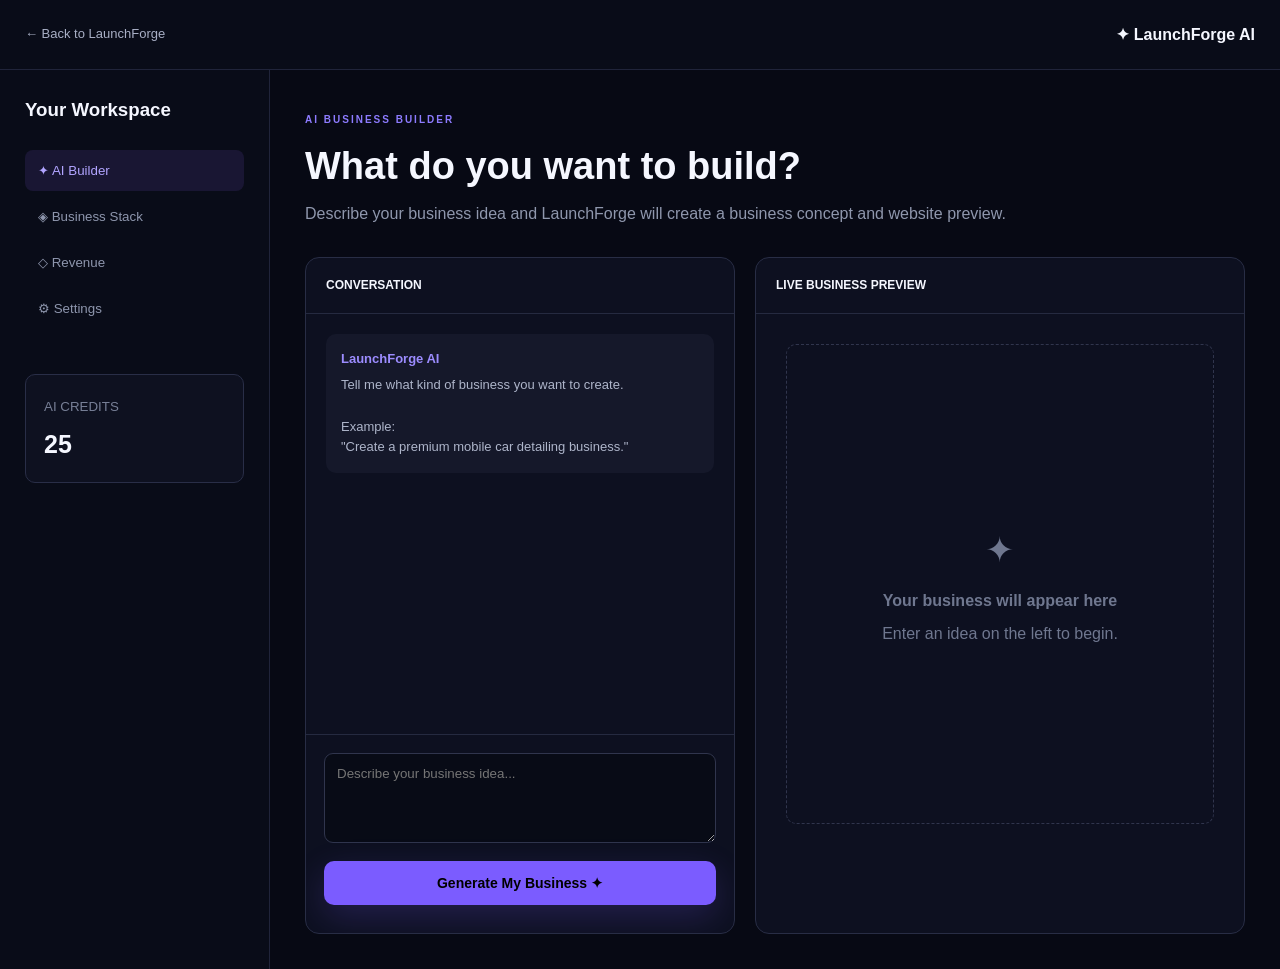
==== builder.html @ 837821fd "Add builder.html for LaunchForge AI Builder This HTML file serves as the main structure for the Laun" ====
<!DOCTYPE html>
<html lang="en">
<head>
<meta charset="UTF-8">
<meta name="viewport" content="width=device-width, initial-scale=1.0">

<title>LaunchForge AI Builder</title>

<link rel="stylesheet" href="style.css">

<style>

.builder-page {
  min-height: 100vh;
  background: #070914;
}

.builder-top {
  height: 70px;
  border-bottom: 1px solid #20243a;
  display: flex;
  align-items: center;
  justify-content: space-between;
  padding: 0 25px;
  background: #090c18;
}

.back-link {
  color: #a8afc5;
  font-size: 13px;
}

.builder-title {
  font-weight: 800;
}

.builder-layout {
  display: grid;
  grid-template-columns: 270px 1fr;
  min-height: calc(100vh - 70px);
}

.builder-sidebar {
  border-right: 1px solid #20243a;
  background: #090c18;
  padding: 25px;
}

.builder-sidebar h3 {
  margin-bottom: 25px;
}

.side-button {
  width: 100%;
  border: 0;
  background: transparent;
  color: #8e96ad;
  text-align: left;
  padding: 13px;
  border-radius: 8px;
  margin-bottom: 5px;
  cursor: pointer;
}

.side-button.active,
.side-button:hover {
  background: #191633;
  color: #b1a4ff;
}

.credits-box {
  margin-top: 40px;
  padding: 18px;
  border: 1px solid #292e47;
  border-radius: 10px;
  background: #0e1120;
}

.credits-box small {
  color: #777f96;
}

.credits-box strong {
  display: block;
  font-size: 25px;
  margin-top: 5px;
}

.builder-main {
  padding: 35px;
}

.builder-header {
  margin-bottom: 30px;
}

.builder-header small {
  color: #8d7bff;
  font-size: 10px;
  font-weight: 800;
  letter-spacing: 2px;
}

.builder-header h1 {
  font-size: 38px;
  margin: 5px 0;
}

.builder-header p {
  color: #8f97ad;
}

.builder-grid {
  display: grid;
  grid-template-columns: 430px 1fr;
  gap: 20px;
}

.builder-card {
  border: 1px solid #282d45;
  border-radius: 14px;
  background: #0d1020;
  overflow: hidden;
}

.card-header {
  padding: 18px 20px;
  border-bottom: 1px solid #252a40;
  font-size: 12px;
  font-weight: 800;
}

.chat-area {
  height: 420px;
  overflow-y: auto;
  padding: 20px;
}

.message {
  padding: 15px;
  border-radius: 10px;
  margin-bottom: 12px;
  font-size: 13px;
}

.ai-message {
  background: #15182a;
  color: #aeb5ca;
}

.user-message {
  background: #211b49;
  color: #d8d4ff;
  margin-left: 30px;
}

.message strong {
  display: block;
  margin-bottom: 5px;
  color: #9c8cff;
}

.prompt-area {
  border-top: 1px solid #252a40;
  padding: 18px;
}

.prompt-area textarea {
  width: 100%;
  min-height: 90px;
  resize: vertical;
  border: 1px solid #30354d;
  border-radius: 9px;
  background: #080b16;
  color: white;
  padding: 12px;
  font-family: inherit;
  outline: none;
}

.prompt-area textarea:focus {
  border-color: #7b5cff;
}

.generate-button {
  width: 100%;
  border: 0;
  margin-top: 10px;
  cursor: pointer;
}

.preview-window {
  min-height: 560px;
}

.preview-content {
  padding: 30px;
  min-height: 510px;
}

.preview-placeholder {
  height: 100%;
  min-height: 480px;
  display: flex;
  align-items: center;
  justify-content: center;
  text-align: center;
  border: 1px dashed #30354d;
  border-radius: 10px;
  color: #6f778f;
}

.generated-business {
  min-height: 480px;
  padding: 40px;
  border-radius: 10px;
  background: linear-gradient(135deg, #11162b, #090c18);
}

.generated-business small {
  color: #8d7bff;
  font-weight: 800;
  letter-spacing: 2px;
}

.generated-business h2 {
  font-size: 42px;
  margin: 10px 0;
}

.generated-business .headline {
  font-size: 21px;
  color: #c1c7d8;
  margin-bottom: 15px;
}

.generated-business p {
  color: #8e96ad;
  max-width: 600px;
}

.business-services {
  display: grid;
  grid-template-columns: repeat(3, 1fr);
  gap: 10px;
  margin: 30px 0;
}

.business-service {
  padding: 15px;
  border: 1px solid #292e47;
  border-radius: 8px;
  color: #a5acc0;
  font-size: 12px;
}

.status {
  color: #7b5cff;
  font-size: 12px;
  margin-top: 10px;
}

@media(max-width: 950px) {

  .builder-layout {
    grid-template-columns: 1fr;
  }

  .builder-sidebar {
    display: none;
  }

  .builder-grid {
    grid-template-columns: 1fr;
  }

}

@media(max-width: 600px) {

  .builder-main {
    padding: 20px;
  }

  .builder-header h1 {
    font-size: 30px;
  }

  .business-services {
    grid-template-columns: 1fr;
  }

  .generated-business {
    padding: 25px;
  }

  .generated-business h2 {
    font-size: 32px;
  }

}

</style>
</head>


<body class="builder-page">


<header class="builder-top">

  <a href="index.html" class="back-link">
    ← Back to LaunchForge
  </a>

  <div class="builder-title">
    ✦ LaunchForge AI
  </div>

</header>


<div class="builder-layout">


<aside class="builder-sidebar">

  <h3>Your Workspace</h3>

  <button class="side-button active">
    ✦ AI Builder
  </button>

  <button class="side-button">
    ◈ Business Stack
  </button>

  <button class="side-button">
    ◇ Revenue
  </button>

  <button class="side-button">
    ⚙ Settings
  </button>


  <div class="credits-box">

    <small>AI CREDITS</small>

    <strong id="credits">
      25
    </strong>

  </div>

</aside>


<main class="builder-main">


<div class="builder-header">

  <small>AI BUSINESS BUILDER</small>

  <h1>What do you want to build?</h1>

  <p>
    Describe your business idea and LaunchForge will create a
    business concept and website preview.
  </p>

</div>


<div class="builder-grid">


<div class="builder-card">


<div class="card-header">
  CONVERSATION
</div>


<div id="chat" class="chat-area">

  <div class="message ai-message">

    <strong>LaunchForge AI</strong>

    Tell me what kind of business you want to create.

    <br><br>

    Example:

    <br>

    "Create a premium mobile car detailing business."

  </div>

</div>


<div class="prompt-area">

  <textarea
    id="prompt"
    placeholder="Describe your business idea..."
  ></textarea>

  <button
    id="generate"
    class="btn btn-primary generate-button"
  >
    Generate My Business ✦
  </button>

  <div id="status" class="status"></div>

</div>


</div>


<div class="builder-card preview-window">

  <div class="card-header">
    LIVE BUSINESS PREVIEW
  </div>

  <div id="preview" class="preview-content">

    <div class="preview-placeholder">

      <div>

        <div style="font-size:35px;margin-bottom:10px;">
          ✦
        </div>

        <strong>
          Your business will appear here
        </strong>

        <p style="margin-top:7px;">
          Enter an idea on the left to begin.
        </p>

      </div>

    </div>

  </div>

</div>


</div>


</main>

</div>


<script src="builder.js"></script>

</body>
</html>
---- style.css ----
* {
  margin: 0;
  padding: 0;
  box-sizing: border-box;
}

html {
  scroll-behavior: smooth;
}

body {
  font-family: Arial, Helvetica, sans-serif;
  background: #070914;
  color: #f5f7ff;
  line-height: 1.6;
}

a {
  color: inherit;
  text-decoration: none;
}

.container {
  width: min(1160px, 92%);
  margin: auto;
}


/* NAVIGATION */

.navbar {
  position: sticky;
  top: 0;
  z-index: 100;
  background: rgba(7, 9, 20, 0.92);
  backdrop-filter: blur(18px);
  border-bottom: 1px solid #20243a;
}

.nav-inner {
  min-height: 76px;
  display: flex;
  align-items: center;
  justify-content: space-between;
  gap: 25px;
}

.logo {
  font-size: 21px;
  font-weight: 800;
  letter-spacing: -0.5px;
}

.logo span {
  color: #8b78ff;
}

.nav-links {
  display: flex;
  gap: 30px;
  color: #a8afc5;
  font-size: 14px;
}

.nav-links a:hover {
  color: white;
}

.nav-cta {
  padding: 11px 18px;
  border-radius: 9px;
  background: #7b5cff;
  font-size: 14px;
  font-weight: 700;
}


/* HERO */

.hero {
  position: relative;
  overflow: hidden;
  padding: 105px 0 90px;
  text-align: center;
}

.hero-glow {
  position: absolute;
  width: 650px;
  height: 650px;
  left: 50%;
  top: -400px;
  transform: translateX(-50%);
  background: #634bff;
  opacity: 0.15;
  filter: blur(100px);
  border-radius: 50%;
}

.hero-content {
  position: relative;
  z-index: 1;
}

.badge {
  display: inline-block;
  padding: 8px 15px;
  border: 1px solid #343956;
  border-radius: 100px;
  background: #101327;
  color: #a698ff;
  font-size: 11px;
  font-weight: 800;
  letter-spacing: 1.5px;
  margin-bottom: 25px;
}

.hero h1 {
  max-width: 900px;
  margin: auto;
  font-size: clamp(48px, 7vw, 82px);
  line-height: 1;
  letter-spacing: -4px;
}

.hero h1 span,
.revenue-copy h2 span,
.final-cta h2 span {
  background: linear-gradient(90deg, #a797ff, #5ce5ff);
  -webkit-background-clip: text;
  color: transparent;
}

.hero > .container > p {
  max-width: 700px;
  margin: 28px auto;
  color: #a9b0c5;
  font-size: 19px;
}

.hero-buttons {
  display: flex;
  justify-content: center;
  gap: 14px;
  flex-wrap: wrap;
  margin-top: 30px;
}


/* BUTTONS */

.btn {
  display: inline-flex;
  align-items: center;
  justify-content: center;
  padding: 14px 23px;
  border-radius: 10px;
  font-weight: 800;
  font-size: 14px;
  transition: 0.2s;
}

.btn:hover {
  transform: translateY(-2px);
}

.btn-primary {
  background: #7b5cff;
  box-shadow: 0 12px 35px rgba(123, 92, 255, 0.2);
}

.btn-secondary {
  border: 1px solid #343951;
  background: #101327;
}

.full {
  width: 100%;
}


/* APP PREVIEW */

.app-preview {
  max-width: 1030px;
  margin: 75px auto 0;
  background: #0d1020;
  border: 1px solid #292e47;
  border-radius: 18px;
  overflow: hidden;
  box-shadow: 0 35px 100px rgba(0, 0, 0, 0.45);
  text-align: left;
}

.browser-bar {
  height: 45px;
  border-bottom: 1px solid #24283d;
  display: flex;
  align-items: center;
  gap: 25px;
  padding: 0 17px;
}

.browser-dots {
  display: flex;
  gap: 7px;
}

.browser-dots i {
  width: 9px;
  height: 9px;
  border-radius: 50%;
  background: #444b62;
}

.browser-address {
  flex: 1;
  text-align: center;
  color: #707991;
  font-size: 12px;
}

.preview-body {
  display: grid;
  grid-template-columns: 230px 1fr;
  min-height: 440px;
}

.preview-sidebar {
  padding: 25px;
  border-right: 1px solid #24283d;
}

.preview-logo {
  font-weight: 800;
  margin-bottom: 30px;
}

.preview-menu {
  padding: 11px;
  margin-bottom: 5px;
  border-radius: 8px;
  color: #858da5;
  font-size: 13px;
}

.preview-menu.active {
  background: #191633;
  color: #b2a5ff;
}

.preview-main {
  padding: 40px;
}

.preview-label {
  color: #8e7cff;
  font-size: 11px;
  font-weight: 800;
  letter-spacing: 1.5px;
}

.preview-main h2 {
  font-size: 34px;
  margin: 8px 0 15px;
}

.preview-main > p {
  color: #8e96ad;
}

.generated-site {
  margin-top: 30px;
  padding: 30px;
  border: 1px solid #292e48;
  border-radius: 12px;
  background: linear-gradient(135deg, #12162b, #0b0e1a);
}

.generated-site small {
  color: #8d7bff;
  font-size: 10px;
  font-weight: 800;
}

.generated-site h3 {
  font-size: 30px;
  margin-top: 8px;
}

.generated-site h4 {
  color: #a1a8bd;
  font-weight: 500;
  margin: 5px 0 20px;
}

.fake-button {
  display: inline-block;
  padding: 10px 17px;
  border-radius: 8px;
  background: #7b5cff;
  font-size: 12px;
  font-weight: 700;
}


/* SECTIONS */

.section {
  padding: 100px 0;
}

.section-heading {
  max-width: 700px;
  margin: 0 auto 55px;
  text-align: center;
}

.section-tag {
  color: #8f7eff;
  font-size: 11px;
  font-weight: 800;
  letter-spacing: 2px;
}

.section-heading h2 {
  font-size: 46px;
  line-height: 1.1;
  margin: 10px 0 15px;
}

.section-heading p {
  color: #979fb5;
}


/* STEPS */

.steps {
  display: grid;
  grid-template-columns: repeat(3, 1fr);
  gap: 20px;
}

.step-card {
  padding: 30px;
  background: #0d1020;
  border: 1px solid #252a43;
  border-radius: 15px;
}

.step-number {
  color: #8f7cff;
  font-weight: 800;
  font-size: 13px;
  margin-bottom: 25px;
}

.step-card h3 {
  margin-bottom: 10px;
}

.step-card p {
  color: #8f97ad;
  font-size: 14px;
}


/* REVENUE */

.revenue-section {
  background: #090c18;
  border-top: 1px solid #181c30;
  border-bottom: 1px solid #181c30;
}

.revenue-layout {
  display: grid;
  grid-template-columns: 1fr 1fr;
  gap: 70px;
  align-items: center;
}

.revenue-copy h2 {
  font-size: 52px;
  line-height: 1.05;
  margin: 10px 0 20px;
}

.revenue-copy > p {
  color: #9ba3b8;
  margin-bottom: 25px;
  max-width: 500px;
}

.revenue-list {
  display: flex;
  flex-direction: column;
  gap: 11px;
}

.revenue-item {
  display: flex;
  gap: 17px;
  align-items: center;
  padding: 18px;
  border: 1px solid #282d45;
  border-radius: 11px;
  background: #0e1120;
}

.revenue-item > strong {
  color: #8472ff;
  font-size: 12px;
}

.revenue-item h3 {
  font-size: 14px;
}

.revenue-item p {
  color: #777f97;
  font-size: 12px;
}


/* PRICING */

.pricing-grid {
  display: grid;
  grid-template-columns: repeat(3, 1fr);
  gap: 20px;
}

.price-card {
  position: relative;
  padding: 30px;
  border: 1px solid #252a43;
  border-radius: 15px;
  background: #0d1020;
}

.price-card.featured {
  border-color: #795dff;
  box-shadow: 0 20px 60px rgba(123, 92, 255, 0.12);
}

.popular {
  position: absolute;
  top: -12px;
  right: 20px;
  padding: 5px 9px;
  border-radius: 6px;
  background: #7b5cff;
  font-size: 9px;
  font-weight: 800;
}

.plan-name {
  color: #929ab0;
  font-size: 12px;
  font-weight: 800;
  letter-spacing: 1px;
}

.price {
  font-size: 43px;
  font-weight: 900;
  margin: 8px 0;
}

.price span {
  color: #747c94;
  font-size: 12px;
  font-weight: 500;
}

.plan-description {
  color: #9098ae;
  font-size: 13px;
  min-height: 45px;
}

.price-card ul {
  list-style: none;
  margin: 25px 0;
}

.price-card li {
  padding: 7px 0;
  color: #969eb4;
  font-size: 13px;
}

.price-card li::before {
  content: "✓";
  color: #8b78ff;
  margin-right: 8px;
}


/* FINAL CTA */

.final-cta {
  padding: 120px 0;
  text-align: center;
  background:
    radial-gradient(circle at 50% 100%, rgba(123, 92, 255, 0.16), transparent 45%);
}

.final-cta h2 {
  max-width: 700px;
  margin: 10px auto 15px;
  font-size: 55px;
  line-height: 1.05;
}

.final-cta p {
  color: #969eb4;
  margin-bottom: 25px;
}


/* FOOTER */

footer {
  border-top: 1px solid #1d2135;
  padding: 30px 0;
}

.footer-inner {
  display: flex;
  justify-content: space-between;
  align-items: center;
  gap: 20px;
}

.footer-inner p {
  color: #707990;
  font-size: 12px;
}


/* MOBILE */

@media (max-width: 800px) {

  .nav-links {
    display: none;
  }

  .nav-cta {
    padding: 9px 12px;
  }

  .hero {
    padding-top: 70px;
  }

  .hero h1 {
    font-size: 48px;
    letter-spacing: -2px;
  }

  .preview-body {
    grid-template-columns: 1fr;
  }

  .preview-sidebar {
    display: none;
  }

  .preview-main {
    padding: 25px;
  }

  .steps,
  .pricing-grid,
  .revenue-layout {
    grid-template-columns: 1fr;
  }

  .section-heading h2,
  .revenue-copy h2 {
    font-size: 38px;
  }

  .final-cta h2 {
    font-size: 40px;
  }

  .footer-inner {
    flex-direction: column;
    align-items: flex-start;
  }

}
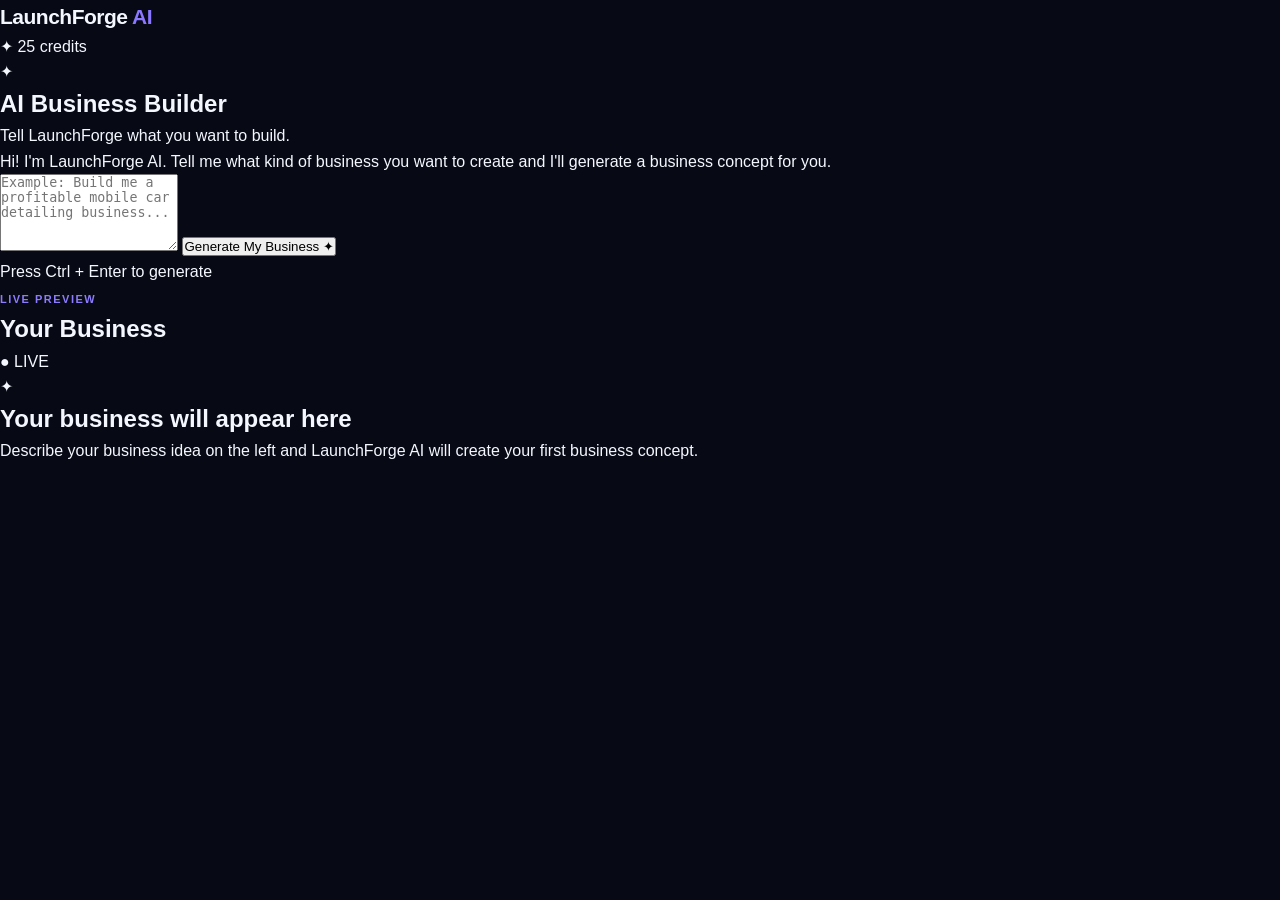
==== commit 7f3b3b50: "Refactor builder.html structure and styles" ====
--- a/builder.html
+++ b/builder.html
@@ -1,475 +1,129 @@
 <!DOCTYPE html>
 <html lang="en">
 <head>
-<meta charset="UTF-8">
-<meta name="viewport" content="width=device-width, initial-scale=1.0">
+  <meta charset="UTF-8">
+  <meta name="viewport" content="width=device-width, initial-scale=1.0">
 
-<title>LaunchForge AI Builder</title>
+  <title>LaunchForge AI Builder</title>
 
-<link rel="stylesheet" href="style.css">
-
-<style>
-
-.builder-page {
-  min-height: 100vh;
-  background: #070914;
-}
-
-.builder-top {
-  height: 70px;
-  border-bottom: 1px solid #20243a;
-  display: flex;
-  align-items: center;
-  justify-content: space-between;
-  padding: 0 25px;
-  background: #090c18;
-}
-
-.back-link {
-  color: #a8afc5;
-  font-size: 13px;
-}
-
-.builder-title {
-  font-weight: 800;
-}
-
-.builder-layout {
-  display: grid;
-  grid-template-columns: 270px 1fr;
-  min-height: calc(100vh - 70px);
-}
-
-.builder-sidebar {
-  border-right: 1px solid #20243a;
-  background: #090c18;
-  padding: 25px;
-}
-
-.builder-sidebar h3 {
-  margin-bottom: 25px;
-}
-
-.side-button {
-  width: 100%;
-  border: 0;
-  background: transparent;
-  color: #8e96ad;
-  text-align: left;
-  padding: 13px;
-  border-radius: 8px;
-  margin-bottom: 5px;
-  cursor: pointer;
-}
-
-.side-button.active,
-.side-button:hover {
-  background: #191633;
-  color: #b1a4ff;
-}
-
-.credits-box {
-  margin-top: 40px;
-  padding: 18px;
-  border: 1px solid #292e47;
-  border-radius: 10px;
-  background: #0e1120;
-}
-
-.credits-box small {
-  color: #777f96;
-}
-
-.credits-box strong {
-  display: block;
-  font-size: 25px;
-  margin-top: 5px;
-}
-
-.builder-main {
-  padding: 35px;
-}
-
-.builder-header {
-  margin-bottom: 30px;
-}
-
-.builder-header small {
-  color: #8d7bff;
-  font-size: 10px;
-  font-weight: 800;
-  letter-spacing: 2px;
-}
-
-.builder-header h1 {
-  font-size: 38px;
-  margin: 5px 0;
-}
-
-.builder-header p {
-  color: #8f97ad;
-}
-
-.builder-grid {
-  display: grid;
-  grid-template-columns: 430px 1fr;
-  gap: 20px;
-}
-
-.builder-card {
-  border: 1px solid #282d45;
-  border-radius: 14px;
-  background: #0d1020;
-  overflow: hidden;
-}
-
-.card-header {
-  padding: 18px 20px;
-  border-bottom: 1px solid #252a40;
-  font-size: 12px;
-  font-weight: 800;
-}
-
-.chat-area {
-  height: 420px;
-  overflow-y: auto;
-  padding: 20px;
-}
-
-.message {
-  padding: 15px;
-  border-radius: 10px;
-  margin-bottom: 12px;
-  font-size: 13px;
-}
-
-.ai-message {
-  background: #15182a;
-  color: #aeb5ca;
-}
-
-.user-message {
-  background: #211b49;
-  color: #d8d4ff;
-  margin-left: 30px;
-}
-
-.message strong {
-  display: block;
-  margin-bottom: 5px;
-  color: #9c8cff;
-}
-
-.prompt-area {
-  border-top: 1px solid #252a40;
-  padding: 18px;
-}
-
-.prompt-area textarea {
-  width: 100%;
-  min-height: 90px;
-  resize: vertical;
-  border: 1px solid #30354d;
-  border-radius: 9px;
-  background: #080b16;
-  color: white;
-  padding: 12px;
-  font-family: inherit;
-  outline: none;
-}
-
-.prompt-area textarea:focus {
-  border-color: #7b5cff;
-}
-
-.generate-button {
-  width: 100%;
-  border: 0;
-  margin-top: 10px;
-  cursor: pointer;
-}
-
-.preview-window {
-  min-height: 560px;
-}
-
-.preview-content {
-  padding: 30px;
-  min-height: 510px;
-}
-
-.preview-placeholder {
-  height: 100%;
-  min-height: 480px;
-  display: flex;
-  align-items: center;
-  justify-content: center;
-  text-align: center;
-  border: 1px dashed #30354d;
-  border-radius: 10px;
-  color: #6f778f;
-}
-
-.generated-business {
-  min-height: 480px;
-  padding: 40px;
-  border-radius: 10px;
-  background: linear-gradient(135deg, #11162b, #090c18);
-}
-
-.generated-business small {
-  color: #8d7bff;
-  font-weight: 800;
-  letter-spacing: 2px;
-}
-
-.generated-business h2 {
-  font-size: 42px;
-  margin: 10px 0;
-}
-
-.generated-business .headline {
-  font-size: 21px;
-  color: #c1c7d8;
-  margin-bottom: 15px;
-}
-
-.generated-business p {
-  color: #8e96ad;
-  max-width: 600px;
-}
-
-.business-services {
-  display: grid;
-  grid-template-columns: repeat(3, 1fr);
-  gap: 10px;
-  margin: 30px 0;
-}
-
-.business-service {
-  padding: 15px;
-  border: 1px solid #292e47;
-  border-radius: 8px;
-  color: #a5acc0;
-  font-size: 12px;
-}
-
-.status {
-  color: #7b5cff;
-  font-size: 12px;
-  margin-top: 10px;
-}
-
-@media(max-width: 950px) {
-
-  .builder-layout {
-    grid-template-columns: 1fr;
-  }
-
-  .builder-sidebar {
-    display: none;
-  }
-
-  .builder-grid {
-    grid-template-columns: 1fr;
-  }
-
-}
-
-@media(max-width: 600px) {
-
-  .builder-main {
-    padding: 20px;
-  }
-
-  .builder-header h1 {
-    font-size: 30px;
-  }
-
-  .business-services {
-    grid-template-columns: 1fr;
-  }
-
-  .generated-business {
-    padding: 25px;
-  }
-
-  .generated-business h2 {
-    font-size: 32px;
-  }
-
-}
-
-</style>
+  <link rel="stylesheet" href="style.css">
 </head>
 
+<body>
 
-<body class="builder-page">
+  <header class="builder-topbar">
+
+    <a href="index.html" class="logo">
+      LaunchForge <span>AI</span>
+    </a>
+
+    <div class="credits">
+      ✦ <span id="credits">25</span> credits
+    </div>
+
+  </header>
 
 
-<header class="builder-top">
+  <main class="builder">
 
-  <a href="index.html" class="back-link">
-    ← Back to LaunchForge
-  </a>
+    <!-- LEFT SIDE -->
 
-  <div class="builder-title">
-    ✦ LaunchForge AI
-  </div>
+    <section class="builder-panel">
 
-</header>
+      <div class="builder-heading">
 
-
-<div class="builder-layout">
-
-
-<aside class="builder-sidebar">
-
-  <h3>Your Workspace</h3>
-
-  <button class="side-button active">
-    ✦ AI Builder
-  </button>
-
-  <button class="side-button">
-    ◈ Business Stack
-  </button>
-
-  <button class="side-button">
-    ◇ Revenue
-  </button>
-
-  <button class="side-button">
-    ⚙ Settings
-  </button>
-
-
-  <div class="credits-box">
-
-    <small>AI CREDITS</small>
-
-    <strong id="credits">
-      25
-    </strong>
-
-  </div>
-
-</aside>
-
-
-<main class="builder-main">
-
-
-<div class="builder-header">
-
-  <small>AI BUSINESS BUILDER</small>
-
-  <h1>What do you want to build?</h1>
-
-  <p>
-    Describe your business idea and LaunchForge will create a
-    business concept and website preview.
-  </p>
-
-</div>
-
-
-<div class="builder-grid">
-
-
-<div class="builder-card">
-
-
-<div class="card-header">
-  CONVERSATION
-</div>
-
-
-<div id="chat" class="chat-area">
-
-  <div class="message ai-message">
-
-    <strong>LaunchForge AI</strong>
-
-    Tell me what kind of business you want to create.
-
-    <br><br>
-
-    Example:
-
-    <br>
-
-    "Create a premium mobile car detailing business."
-
-  </div>
-
-</div>
-
-
-<div class="prompt-area">
-
-  <textarea
-    id="prompt"
-    placeholder="Describe your business idea..."
-  ></textarea>
-
-  <button
-    id="generate"
-    class="btn btn-primary generate-button"
-  >
-    Generate My Business ✦
-  </button>
-
-  <div id="status" class="status"></div>
-
-</div>
-
-
-</div>
-
-
-<div class="builder-card preview-window">
-
-  <div class="card-header">
-    LIVE BUSINESS PREVIEW
-  </div>
-
-  <div id="preview" class="preview-content">
-
-    <div class="preview-placeholder">
-
-      <div>
-
-        <div style="font-size:35px;margin-bottom:10px;">
+        <div class="ai-icon">
           ✦
         </div>
 
-        <strong>
-          Your business will appear here
-        </strong>
+        <div>
+          <h1>AI Business Builder</h1>
+          <p>Tell LaunchForge what you want to build.</p>
+        </div>
 
-        <p style="margin-top:7px;">
-          Enter an idea on the left to begin.
+      </div>
+
+
+      <!-- CHAT -->
+
+      <div id="chatMessages" class="chat-messages">
+
+        <div class="message ai">
+          Hi! I'm LaunchForge AI. Tell me what kind of business you want to create and I'll generate a business concept for you.
+        </div>
+
+      </div>
+
+
+      <!-- INPUT -->
+
+      <div class="builder-input-area">
+
+        <textarea
+          id="businessPrompt"
+          placeholder="Example: Build me a profitable mobile car detailing business..."
+          rows="5"
+        ></textarea>
+
+        <button
+          id="generateBtn"
+          type="button"
+          class="generate-button"
+        >
+          Generate My Business ✦
+        </button>
+
+        <p class="input-hint">
+          Press Ctrl + Enter to generate
         </p>
 
       </div>
 
-    </div>
-
-  </div>
-
-</div>
+    </section>
 
 
-</div>
+    <!-- RIGHT SIDE -->
+
+    <section class="preview-panel">
+
+      <div class="preview-header">
+
+        <div>
+          <span class="preview-label">LIVE PREVIEW</span>
+          <h2>Your Business</h2>
+        </div>
+
+        <span class="live-status">
+          ● LIVE
+        </span>
+
+      </div>
 
 
-</main>
+      <div id="preview" class="preview-content">
 
-</div>
+        <div class="empty-preview">
+
+          <div class="empty-icon">
+            ✦
+          </div>
+
+          <h2>Your business will appear here</h2>
+
+          <p>
+            Describe your business idea on the left and LaunchForge AI will create your first business concept.
+          </p>
+
+        </div>
+
+      </div>
+
+    </section>
+
+  </main>
 
 
-<script src="builder.js"></script>
+  <script src="builder.js"></script>
 
 </body>
 </html>
